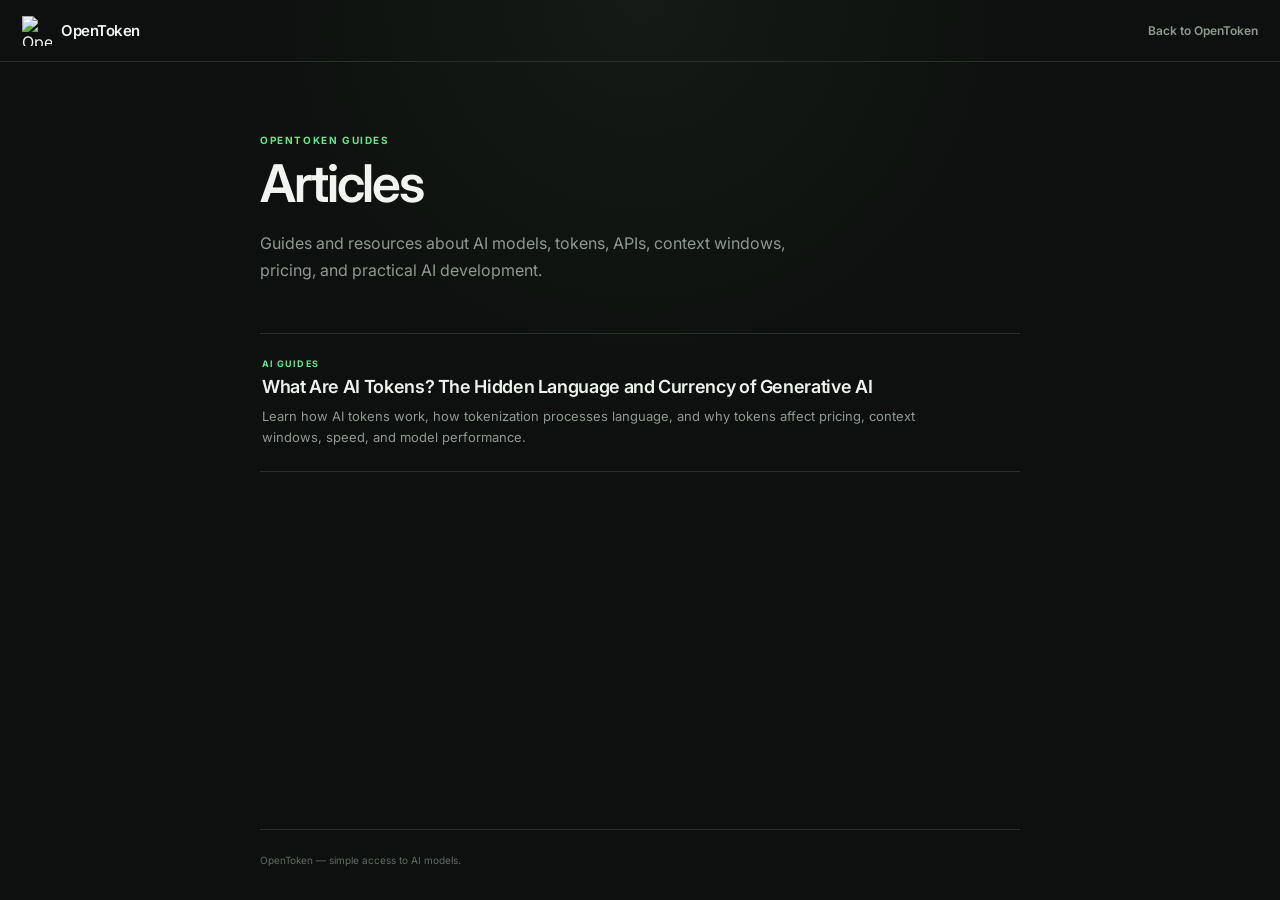
==== public/all-articles.html @ 72ee1397 "Add SEO articles, sitemap and robots" ====
<!doctype html>
<html lang="en">
  <head>
    <meta charset="UTF-8" />
    <meta name="viewport" content="width=device-width, initial-scale=1.0" />

    <title>OpenToken Articles | AI Guides and Resources</title>

    <meta
      name="description"
      content="Browse OpenToken articles and guides about AI tokens, language models, APIs, context windows, pricing, and practical AI development."
    />

    <meta name="author" content="OpenToken" />
    <meta name="robots" content="index, follow" />

    <link
      rel="canonical"
      href="https://opentoken.website/all-articles"
    />

    <link rel="icon" href="/favicon.png" />

    <meta property="og:type" content="website" />
    <meta property="og:site_name" content="OpenToken" />
    <meta
      property="og:title"
      content="OpenToken Articles | AI Guides and Resources"
    />
    <meta
      property="og:description"
      content="Browse OpenToken guides and articles about AI tokens, APIs, language models, context windows, and AI development."
    />
    <meta
      property="og:url"
      content="https://opentoken.website/all-articles"
    />

    <meta name="twitter:card" content="summary" />
    <meta
      name="twitter:title"
      content="OpenToken Articles | AI Guides and Resources"
    />
    <meta
      name="twitter:description"
      content="Browse OpenToken guides and resources about AI and language models."
    />

    <style>
      @import url("https://fonts.googleapis.com/css2?family=Inter:wght@400;500;600;700&display=swap");

      * {
        box-sizing: border-box;
      }

      :root {
        color-scheme: dark;
        font-family:
          Inter,
          ui-sans-serif,
          system-ui,
          -apple-system,
          BlinkMacSystemFont,
          "Segoe UI",
          sans-serif;

        --background: #0d100e;
        --surface: #171b18;
        --surface-hover: #1d221e;
        --border: #29302b;
        --text: #f1f4f1;
        --muted: #8f9891;
        --faint: #626b64;
        --green: #65e789;
      }

      html {
        scroll-behavior: smooth;
      }

      body {
        min-width: 320px;
        min-height: 100vh;
        margin: 0;
        background:
          radial-gradient(
            circle at 50% 0%,
            #151a16 0,
            transparent 38%
          ),
          var(--background);
        color: var(--text);
        -webkit-font-smoothing: antialiased;
      }

      a {
        color: inherit;
      }

      .page {
        min-height: 100vh;
        display: flex;
        flex-direction: column;
      }

      /* Header */

      .header {
        height: 62px;
        flex: 0 0 62px;
        display: flex;
        align-items: center;
        justify-content: space-between;
        padding: 0 22px;
        border-bottom: 1px solid var(--border);
      }

      .brand {
        display: flex;
        align-items: center;
        gap: 9px;
        color: var(--text);
        text-decoration: none;
      }

      .brand img {
        width: 30px;
        height: 30px;
        display: block;
      }

      .brand span {
        font-size: 15px;
        font-weight: 600;
        letter-spacing: -0.03em;
      }

      .homeLink {
        color: var(--muted);
        font-size: 12px;
        font-weight: 600;
        text-decoration: none;
        transition: color 150ms ease;
      }

      .homeLink:hover {
        color: var(--green);
      }

      /* Main */

      main {
        width: min(760px, calc(100% - 40px));
        flex: 1;
        margin: 0 auto;
        padding: 72px 0 90px;
      }

      .eyebrow {
        margin: 0 0 10px;
        color: var(--green);
        font-size: 10px;
        font-weight: 700;
        letter-spacing: 0.16em;
        text-transform: uppercase;
      }

      h1 {
        margin: 0;
        color: var(--text);
        font-size: clamp(36px, 6vw, 52px);
        font-weight: 600;
        line-height: 1.08;
        letter-spacing: -0.045em;
      }

      .description {
        max-width: 570px;
        margin: 18px 0 48px;
        color: var(--muted);
        font-size: 16px;
        line-height: 1.7;
      }

      /* Articles */

      .articles {
        display: flex;
        flex-direction: column;
        border-top: 1px solid var(--border);
      }

      .articleLink {
        display: flex;
        align-items: center;
        justify-content: space-between;
        gap: 24px;
        padding: 24px 2px;
        border-bottom: 1px solid var(--border);
        text-decoration: none;
        transition:
          padding 150ms ease,
          background 150ms ease;
      }

      .articleLink:hover {
        padding-right: 10px;
        padding-left: 10px;
        background: rgba(255, 255, 255, 0.015);
      }

      .articleContent {
        min-width: 0;
      }

      .articleCategory {
        margin: 0 0 6px;
        color: var(--green);
        font-size: 9px;
        font-weight: 700;
        letter-spacing: 0.12em;
        text-transform: uppercase;
      }

      .articleTitle {
        margin: 0 0 7px;
        color: #eef2ef;
        font-size: 18px;
        font-weight: 600;
        line-height: 1.35;
        letter-spacing: -0.02em;
      }

      .articleDescription {
        margin: 0;
        color: var(--muted);
        font-size: 13px;
        line-height: 1.6;
      }

      .articleArrow {
        width: 16px;
        height: 16px;
        flex: 0 0 16px;
        opacity: 0.55;
        transition:
          opacity 150ms ease,
          transform 150ms ease;
      }

      .articleLink:hover .articleArrow {
        opacity: 1;
        transform: translate(2px, -2px);
      }

      /* Footer */

      .footer {
        width: min(760px, calc(100% - 40px));
        margin: 0 auto;
        padding: 24px 0 34px;
        border-top: 1px solid var(--border);
        color: var(--faint);
        font-size: 10px;
      }

      /* Mobile */

      @media (max-width: 640px) {
        .header {
          height: 58px;
          flex-basis: 58px;
          padding: 0 14px;
        }

        .brand img {
          width: 27px;
          height: 27px;
        }

        .brand span {
          font-size: 14px;
        }

        main {
          width: calc(100% - 30px);
          padding: 52px 0 70px;
        }

        h1 {
          font-size: 38px;
        }

        .description {
          margin-bottom: 38px;
          font-size: 14px;
        }

        .articleLink {
          gap: 16px;
          padding: 20px 0;
        }

        .articleLink:hover {
          padding-right: 4px;
          padding-left: 4px;
        }

        .articleTitle {
          font-size: 16px;
        }

        .articleDescription {
          font-size: 12px;
        }

        .footer {
          width: calc(100% - 30px);
        }
      }
    </style>
  </head>

  <body>
    <div class="page">
      <header class="header">
        <a
          class="brand"
          href="https://opentoken.website/"
          aria-label="OpenToken home"
        >
          <img
            src="/logo.png"
            alt="OpenToken"
            width="30"
            height="30"
          />

          <span>OpenToken</span>
        </a>

        <a
          class="homeLink"
          href="https://opentoken.website/"
        >
          Back to OpenToken
        </a>
      </header>

      <main>
        <header>
          <p class="eyebrow">OpenToken Guides</p>

          <h1>Articles</h1>

          <p class="description">
            Guides and resources about AI models, tokens,
            APIs, context windows, pricing, and practical
            AI development.
          </p>
        </header>

        <nav
          class="articles"
          aria-label="OpenToken articles"
        >
          <a
            class="articleLink"
            href="/articles/what-are-ai-tokens"
          >
            <div class="articleContent">
              <p class="articleCategory">
                AI Guides
              </p>

              <h2 class="articleTitle">
                What Are AI Tokens? The Hidden Language
                and Currency of Generative AI
              </h2>

              <p class="articleDescription">
                Learn how AI tokens work, how tokenization
                processes language, and why tokens affect
                pricing, context windows, speed, and model
                performance.
              </p>
            </div>

            <img
              class="articleArrow"
              src="/external.svg"
              alt=""
              aria-hidden="true"
            />
          </a>

          <!-- Add future articles here -->

        </nav>
      </main>

      <footer class="footer">
        OpenToken — simple access to AI models.
      </footer>
    </div>
  </body>
</html>
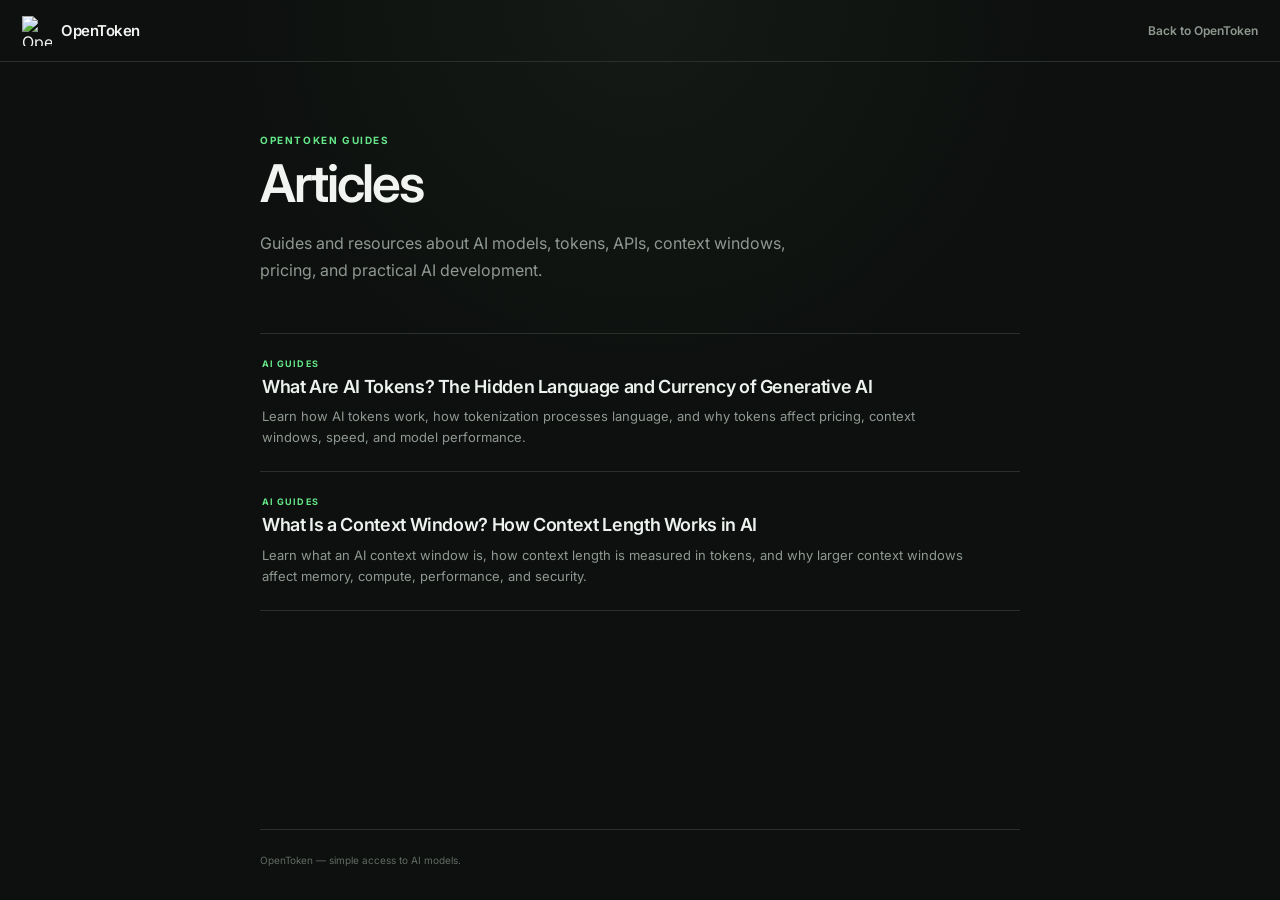
==== commit 779de3e9: "Add context window article" ====
--- a/public/all-articles.html
+++ b/public/all-articles.html
@@ -16,7 +16,7 @@
 
     <link
       rel="canonical"
-      href="https://opentoken.website/all-articles"
+      href="https://www.opentoken.website/all-articles"
     />
 
     <link rel="icon" href="/favicon.png" />
@@ -33,7 +33,7 @@
     />
     <meta
       property="og:url"
-      content="https://opentoken.website/all-articles"
+      content="https://www.opentoken.website/all-articles"
     />
 
     <meta name="twitter:card" content="summary" />
@@ -322,86 +322,115 @@
   </head>
 
   <body>
-    <div class="page">
-      <header class="header">
+  <div class="page">
+    <header class="header">
+      <a
+        class="brand"
+        href="https://www.opentoken.website/"
+        aria-label="OpenToken home"
+      >
+        <img
+          src="/logo.png"
+          alt="OpenToken"
+          width="30"
+          height="30"
+        />
+
+        <span>OpenToken</span>
+      </a>
+
+      <a
+        class="homeLink"
+        href="https://www.opentoken.website/"
+      >
+        Back to OpenToken
+      </a>
+    </header>
+
+    <main>
+      <header>
+        <p class="eyebrow">OpenToken Guides</p>
+
+        <h1>Articles</h1>
+
+        <p class="description">
+          Guides and resources about AI models, tokens,
+          APIs, context windows, pricing, and practical
+          AI development.
+        </p>
+      </header>
+
+      <nav
+        class="articles"
+        aria-label="OpenToken articles"
+      >
         <a
-          class="brand"
-          href="https://opentoken.website/"
-          aria-label="OpenToken home"
+          class="articleLink"
+          href="/articles/what-are-ai-tokens"
         >
+          <div class="articleContent">
+            <p class="articleCategory">
+              AI Guides
+            </p>
+
+            <h2 class="articleTitle">
+              What Are AI Tokens? The Hidden Language
+              and Currency of Generative AI
+            </h2>
+
+            <p class="articleDescription">
+              Learn how AI tokens work, how tokenization
+              processes language, and why tokens affect
+              pricing, context windows, speed, and model
+              performance.
+            </p>
+          </div>
+
           <img
-            src="/logo.png"
-            alt="OpenToken"
-            width="30"
-            height="30"
+            class="articleArrow"
+            src="/external.svg"
+            alt=""
+            aria-hidden="true"
           />
-
-          <span>OpenToken</span>
         </a>
 
         <a
-          class="homeLink"
-          href="https://opentoken.website/"
+          class="articleLink"
+          href="/articles/what-is-a-context-window"
         >
-          Back to OpenToken
+          <div class="articleContent">
+            <p class="articleCategory">
+              AI Guides
+            </p>
+
+            <h2 class="articleTitle">
+              What Is a Context Window? How Context
+              Length Works in AI
+            </h2>
+
+            <p class="articleDescription">
+              Learn what an AI context window is, how
+              context length is measured in tokens, and
+              why larger context windows affect memory,
+              compute, performance, and security.
+            </p>
+          </div>
+
+          <img
+            class="articleArrow"
+            src="/external.svg"
+            alt=""
+            aria-hidden="true"
+          />
         </a>
-      </header>
-
-      <main>
-        <header>
-          <p class="eyebrow">OpenToken Guides</p>
-
-          <h1>Articles</h1>
-
-          <p class="description">
-            Guides and resources about AI models, tokens,
-            APIs, context windows, pricing, and practical
-            AI development.
-          </p>
-        </header>
-
-        <nav
-          class="articles"
-          aria-label="OpenToken articles"
-        >
-          <a
-            class="articleLink"
-            href="/articles/what-are-ai-tokens"
-          >
-            <div class="articleContent">
-              <p class="articleCategory">
-                AI Guides
-              </p>
-
-              <h2 class="articleTitle">
-                What Are AI Tokens? The Hidden Language
-                and Currency of Generative AI
-              </h2>
-
-              <p class="articleDescription">
-                Learn how AI tokens work, how tokenization
-                processes language, and why tokens affect
-                pricing, context windows, speed, and model
-                performance.
-              </p>
-            </div>
-
-            <img
-              class="articleArrow"
-              src="/external.svg"
-              alt=""
-              aria-hidden="true"
-            />
-          </a>
-
-          <!-- Add future articles here -->
-
-        </nav>
-      </main>
-
-      <footer class="footer">
-        OpenToken — simple access to AI models.
-      </footer>
-    </div>
-  </body>
-</html>+
+        <!-- Add future articles here -->
+      </nav>
+    </main>
+
+    <footer class="footer">
+      OpenToken — simple access to AI models.
+    </footer>
+  </div>
+</body>
+</html>
